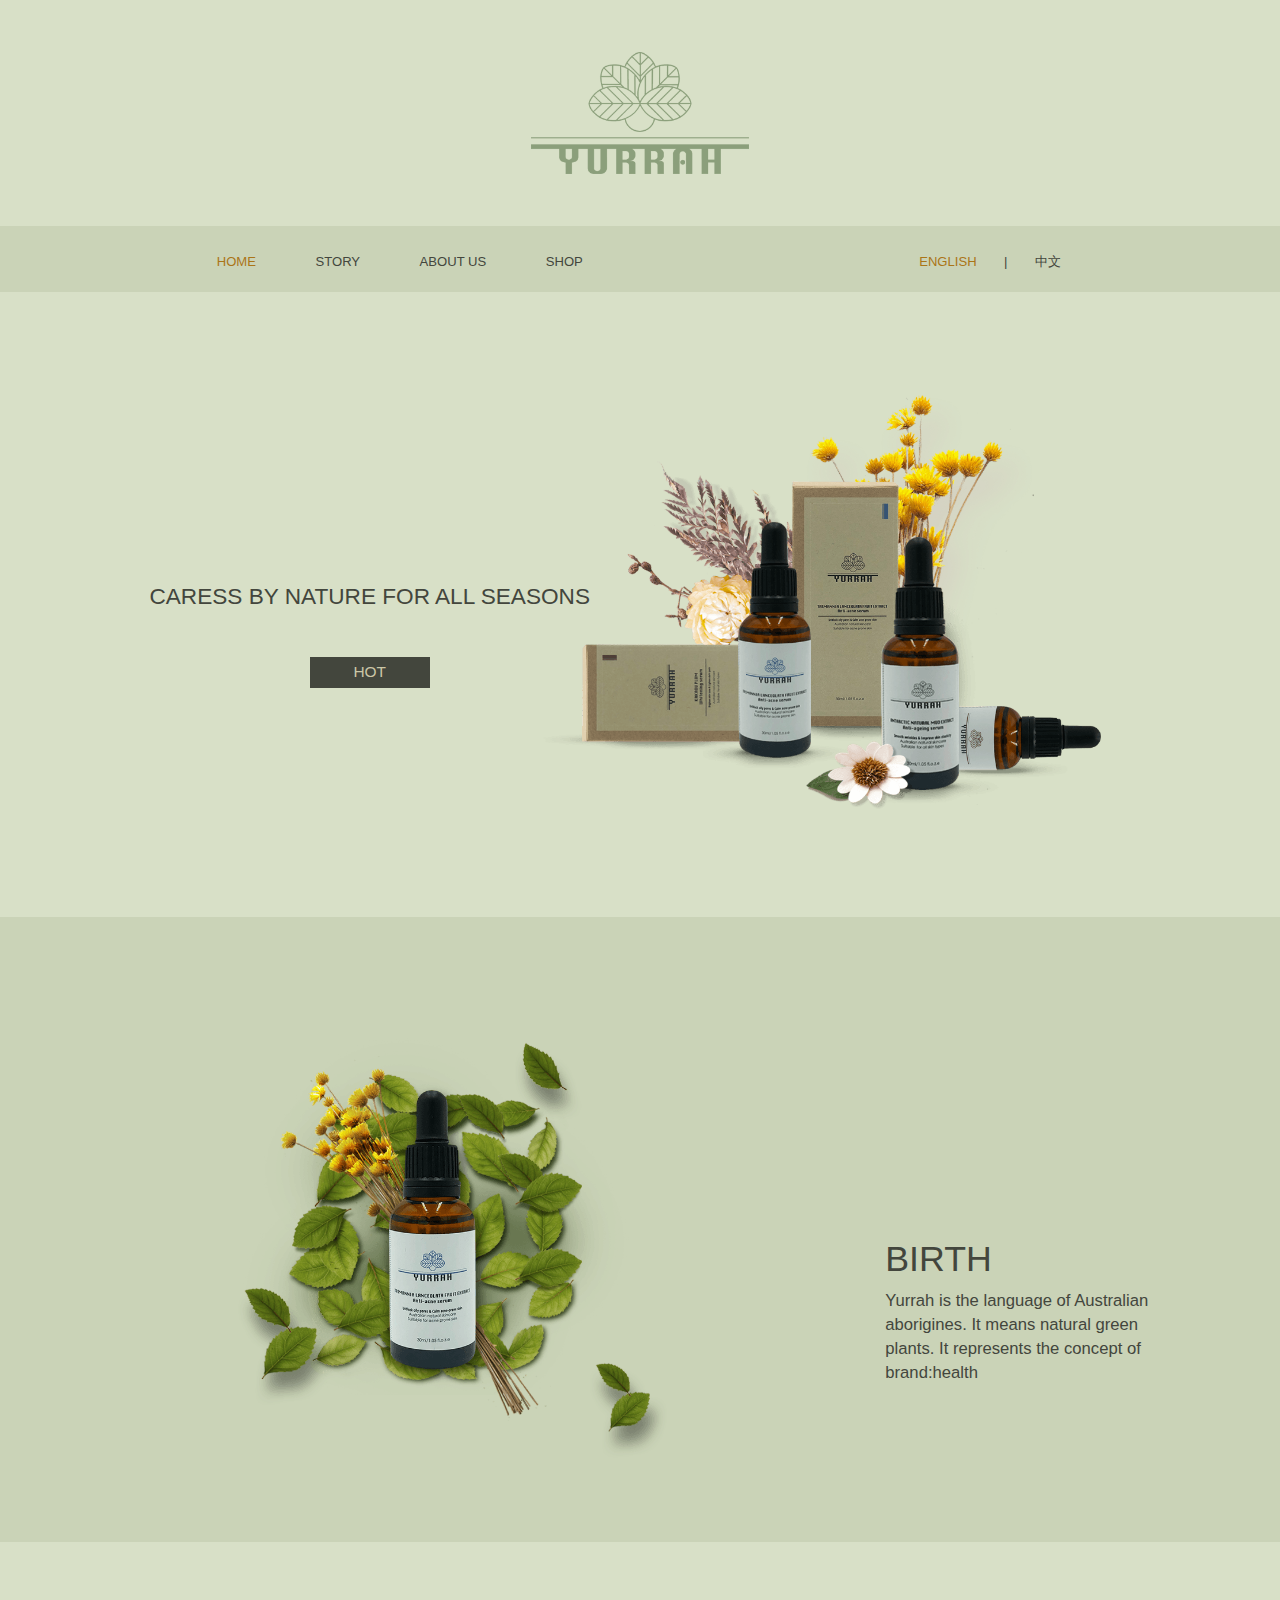
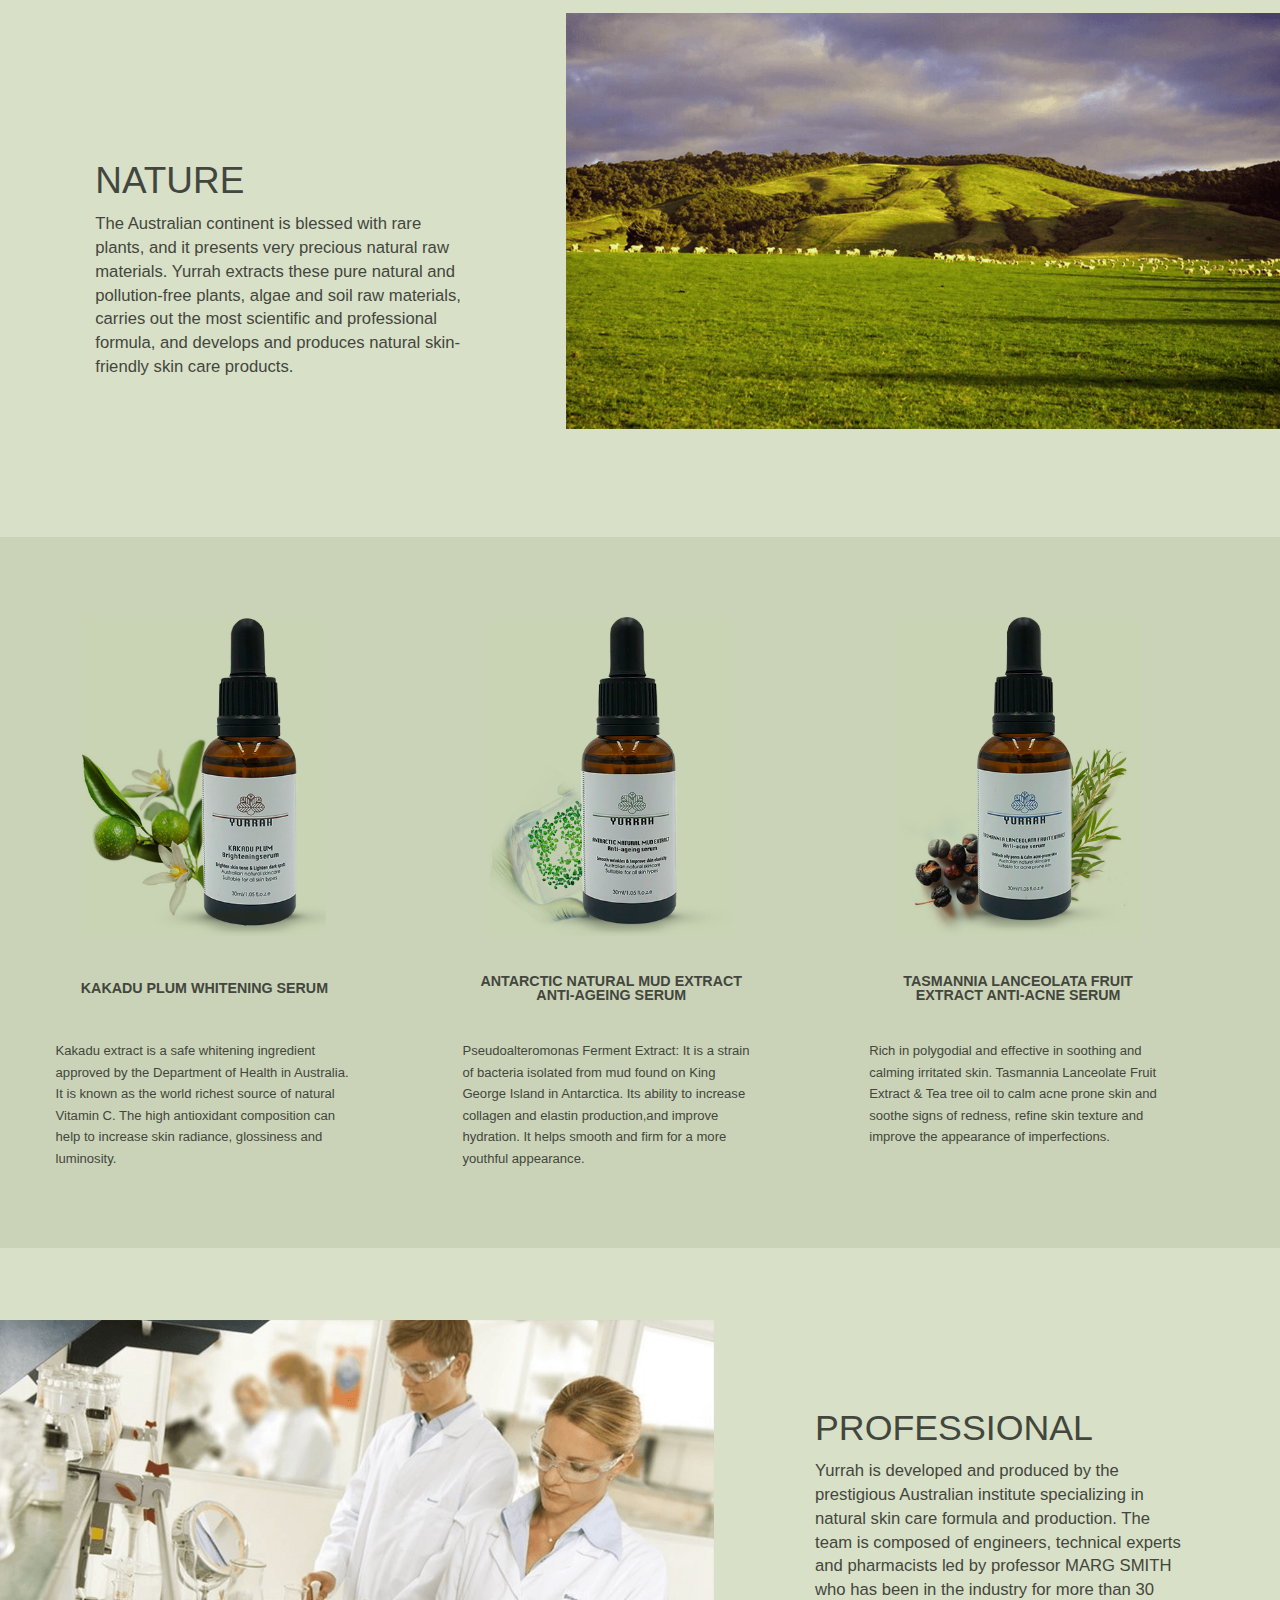
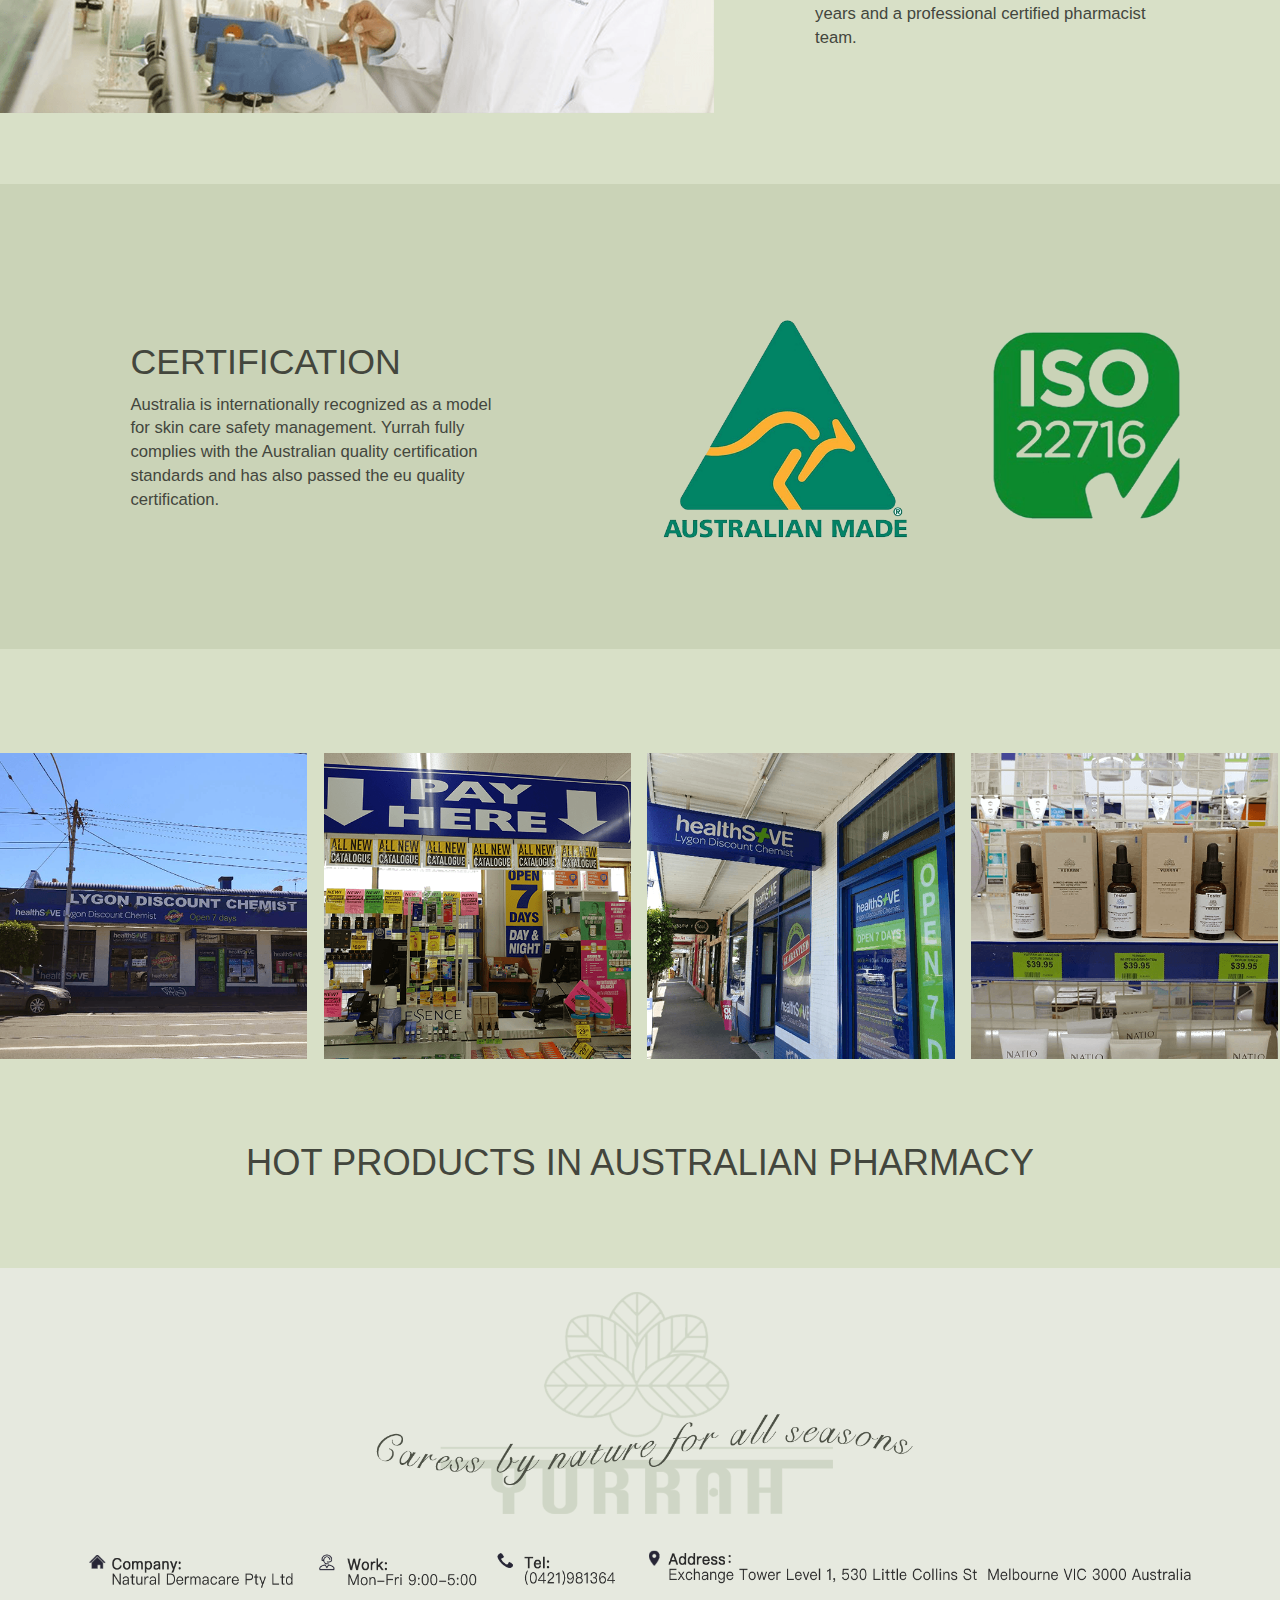
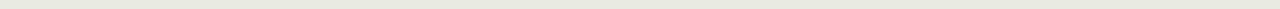
==== index.html @ 92153300 "init" ====
<!DOCTYPE html>
<html lang="zh">
<head>
  <meta charset="UTF-8">
  <meta name="viewport" content="width=device-width, initial-scale=1, user-scalable=yes" />
  <title>Natural Skin Care Products | Yurrah Australia</title>
  <link rel="stylesheet" href="./assets/home.css"/>
  <script src="./assets/rem.js"></script>
</head>
<body>
  <div class="wrap home en">
    <div class="home-logo" >
      <img src="./assets/home/logo-top.png" alt="">
    </div>
    <div class="section section-1" id="sticker">
      <script src="./assets/menu.js"></script>
    </div>
    <div class="section section-2">
      <img class="abs" src="./assets/home/1.png" alt="">
      <div class="text abs">
        <p class="desc">CARESS BY NATURE FOR ALL SEASONS</p>
        <a class="button" href="hot.html">HOT</a>
      </div>
    </div>
    <div class="section section-3">
      <img class="abs" src="./assets/home/2.png" alt="">
      <div class="text abs">
        <p class="title">BIRTH</p>
        <p class="desc">Yurrah is the language of Australian aborigines. It means natural green plants. It represents the concept of brand:health</p>
      </div>
    </div>
    <div class="section section-4">
      <img class="abs" src="./assets/home/14.png" alt="">
      <div class="text abs">
        <p class="title">NATURE</p>
        <p class="desc">The Australian continent is blessed with rare plants, and it presents very precious natural raw materials. Yurrah extracts these pure natural and pollution-free plants, algae and soil raw materials, carries out the most scientific and professional formula, and develops and produces natural skin-friendly skin care products.</p>
      </div>
    </div>

    <div class="section section-5">
      <table>
        <tr class="img">
          <td><img id="p1" src="./assets/home/3.png" alt=""></td>
          <td><img id="p2" src="./assets/home/4.png" alt=""></td>
          <td><img id="p3" src="./assets/home/5.png" alt=""></td>
        </tr>
        <tr class="title">
          <td>KAKADU PLUM WHITENING SERUM</td>
          <td>ANTARCTIC NATURAL MUD EXTRACT ANTI-AGEING SERUM</td>
          <td>TASMANNIA LANCEOLATA FRUIT EXTRACT ANTI-ACNE SERUM</td>
        </tr>
        <tr class="desc">
          <td>Kakadu extract is a safe whitening ingredient approved by the Department of Health in Australia. It is known as the world richest source of natural Vitamin C. The high antioxidant composition can help to increase skin radiance, glossiness and luminosity.</td>
          <td>Pseudoalteromonas Ferment Extract: It is a strain of bacteria isolated from mud found on King George Island in Antarctica. Its ability to increase collagen and elastin production,and improve hydration. It helps smooth and firm for a more youthful appearance.</td>
          <td>Rich in polygodial and effective in soothing and calming irritated skin. Tasmannia Lanceolate Fruit Extract & Tea tree oil to calm acne prone skin and soothe signs of redness, refine skin texture and improve the appearance of imperfections.</td>
        </tr>
      </table>
    </div>
    <div class="section section-7">
      <img class="abs" src="./assets/home/13.png" alt="">
      <div class="text abs">
        <p class="title">PROFESSIONAL</p>
        <p class="desc">Yurrah is developed and produced by the prestigious Australian institute specializing in natural skin care formula and production. The team is composed of engineers, technical experts and pharmacists led by professor MARG SMITH who has been in the industry for more than 30 years and a professional certified pharmacist team.</p>
      </div>
    </div>
    <div class="section section-8">
      <img class="abs img1" src="./assets/home/6.png" alt="">
      <img class="abs img2" src="./assets/home/7.png" alt="">
      <div class="text abs">
        <p class="title">CERTIFICATION</p>
        <p class="desc">Australia is internationally recognized as a model for skin care safety management. Yurrah fully complies with the Australian quality certification standards and has also passed the eu quality certification.</p>
      </div>
    </div>
    <div class="section section-9">
      <div class="images">
        <img class="img1" src="./assets/home/8.png" alt="">
        <img class="img2" src="./assets/home/9.png" alt="">
        <img class="img3" src="./assets/home/10.png" alt="">
        <img class="img3" src="./assets/home/11.png" alt="">
      </div>
      <div class="desc">HOT PRODUCTS IN AUSTRALIAN PHARMACY</div>
    </div>
    <div class="footer">
      <script src="./assets/foot.js"></script>
    </div>
  </div>
</body>
<script src="https://cdn.staticfile.org/jquery/3.3.1/jquery.min.js"></script>
<script src="./assets/sticky.js"></script>
<script>
  $(document).ready(function(){
    $("#sticker").sticky({topSpacing:0});
  });
</script> 
</html>
---- assets/home.css ----
@import url(./main.css);
/*! HOME */

.section-2 { height: 10.5rem; }
  .section-2 .text{ left: 2.51rem; top: 4.83rem; font-size: 0.6rem; line-height: 0.6rem; text-align: center; letter-spacing: 120%;}
  .en .section-2 .text{  font-size: 0.38rem; }
  .section-2 .button { display:inline-block; margin: 0.7rem auto; background:#43463D; width:2.02rem; height:0.52rem; color:#CBC7A7; font-size: 0.26rem; line-height:0.52rem; text-align: center}
  .section-2 img { height: 7.05rem; right: 3.0rem; top: 1.7rem;}

.section-3 { height: 10.5rem; background: #CAD3B7; }
  .section-3 .text { right: 1.6rem; bottom: 3rem; width: 5.03rem; height: 2.06rem; color:#43463D; }
  /* .en .section-3 .text { width: 4.44rem; } */
  .section-3 .desc { font-size: 0.28rem; line-height: 0.4rem;}
  .section-3 .title { font-size: 0.62rem; margin-bottom: 0.2rem; line-height:0.62rem;}
  .en .section-3 .title { font-size: 0.6rem; }
  .section-3 img { width: 7.2rem; left: 4rem; top: 2rem;}
  
.section-4 { height: 10rem;  }
  .section-4 .text { left: 1.6rem; bottom: 3.14rem; width: 6.2rem; height: 3.14rem; color:#43463D; }
  /* .en .section-4 .text { top: 1.2rem; } */
  .section-4 .desc { font-size: 0.28rem; line-height: 0.4rem;}
  .section-4 .title { font-size: 0.62rem; margin-bottom: 0.2rem; line-height:0.62rem;}
  .section-4 img { right:0; top: 1.2rem; width: 12rem;}
  
.section-5 { background: #CAD3B7; padding: 1rem 0;}
  .section-5 table { text-align: center}
  .section-5 td { width: 5rem; padding: 0.3rem 0.9rem; vertical-align: bottom;}
  .section-5 .title td { font-size:0.4rem; line-height:0.4rem; text-align:center; vertical-align:middle}
  .en .section-5 .title td { font-size:0.24rem; font-weight:bold; line-height:0.24rem; text-align:center; vertical-align:middle}
  .section-5 .desc { font-size:0.22rem; line-height:0.36rem; text-align:left;}
  .section-5 .desc td{ vertical-align: top;}
  .section-5 img { width: 4.1rem; }

.section-6 { height: 12rem; text-align: center; background: #E6E9DF}
  .section-6 .logo-down { width: 6.63rem; margin: 1rem auto;}
  .section-6 .bottom-bg { width:100%; bottom:0; left:0; }
  .section-6 .text { text-align:center; color: #E9ECE2; font-size: 0.26rem; line-height:0.26rem; width:100%; bottom: 0.3rem; }

.section-7 { height: 9rem;  }
  .section-7 .text { right: 1.6rem; bottom: 3.14rem; width: 6.21rem; height: 3.14rem; color:#43463D; }
  .section-7 .desc { font-size: 0.28rem; line-height: 0.4rem;}
  .section-7 .title { font-size: 0.6rem; margin-bottom: 0.2rem; line-height:0.62rem;}
  .section-7 img { left:0; top: 1.2rem; width: 12rem;}

.section-8 { height: 7.8rem;  background: #CAD3B7}
  .section-8 .text { left: 2.19rem; bottom: 1.98rem; width: 6.2rem; height: 3.14rem; color:#43463D; }
  .section-8 .desc { font-size: 0.28rem; line-height: 0.4rem;}
  .section-8 .title { font-size: 0.6rem; margin-bottom: 0.2rem; line-height:0.62rem;}
  .section-8 .img1 { left:11.07rem; top: 1.98rem; width: 4.26rem;}
  .section-8 .img2 { left:16.12rem; top: 1.98rem; width: 4.26rem;}

.section-9 { text-align: center }
  .section-9 .desc { font-size: 0.61rem; line-height: 0.61rem; color: #43463D; margin: 1.45rem auto; }
  .section-9 .images { text-align: justify; margin-top: 1.75rem; }
  .section-9 img { width: 5.16rem; height: 5.14rem}

.footer { background-color: #E6E9DF }
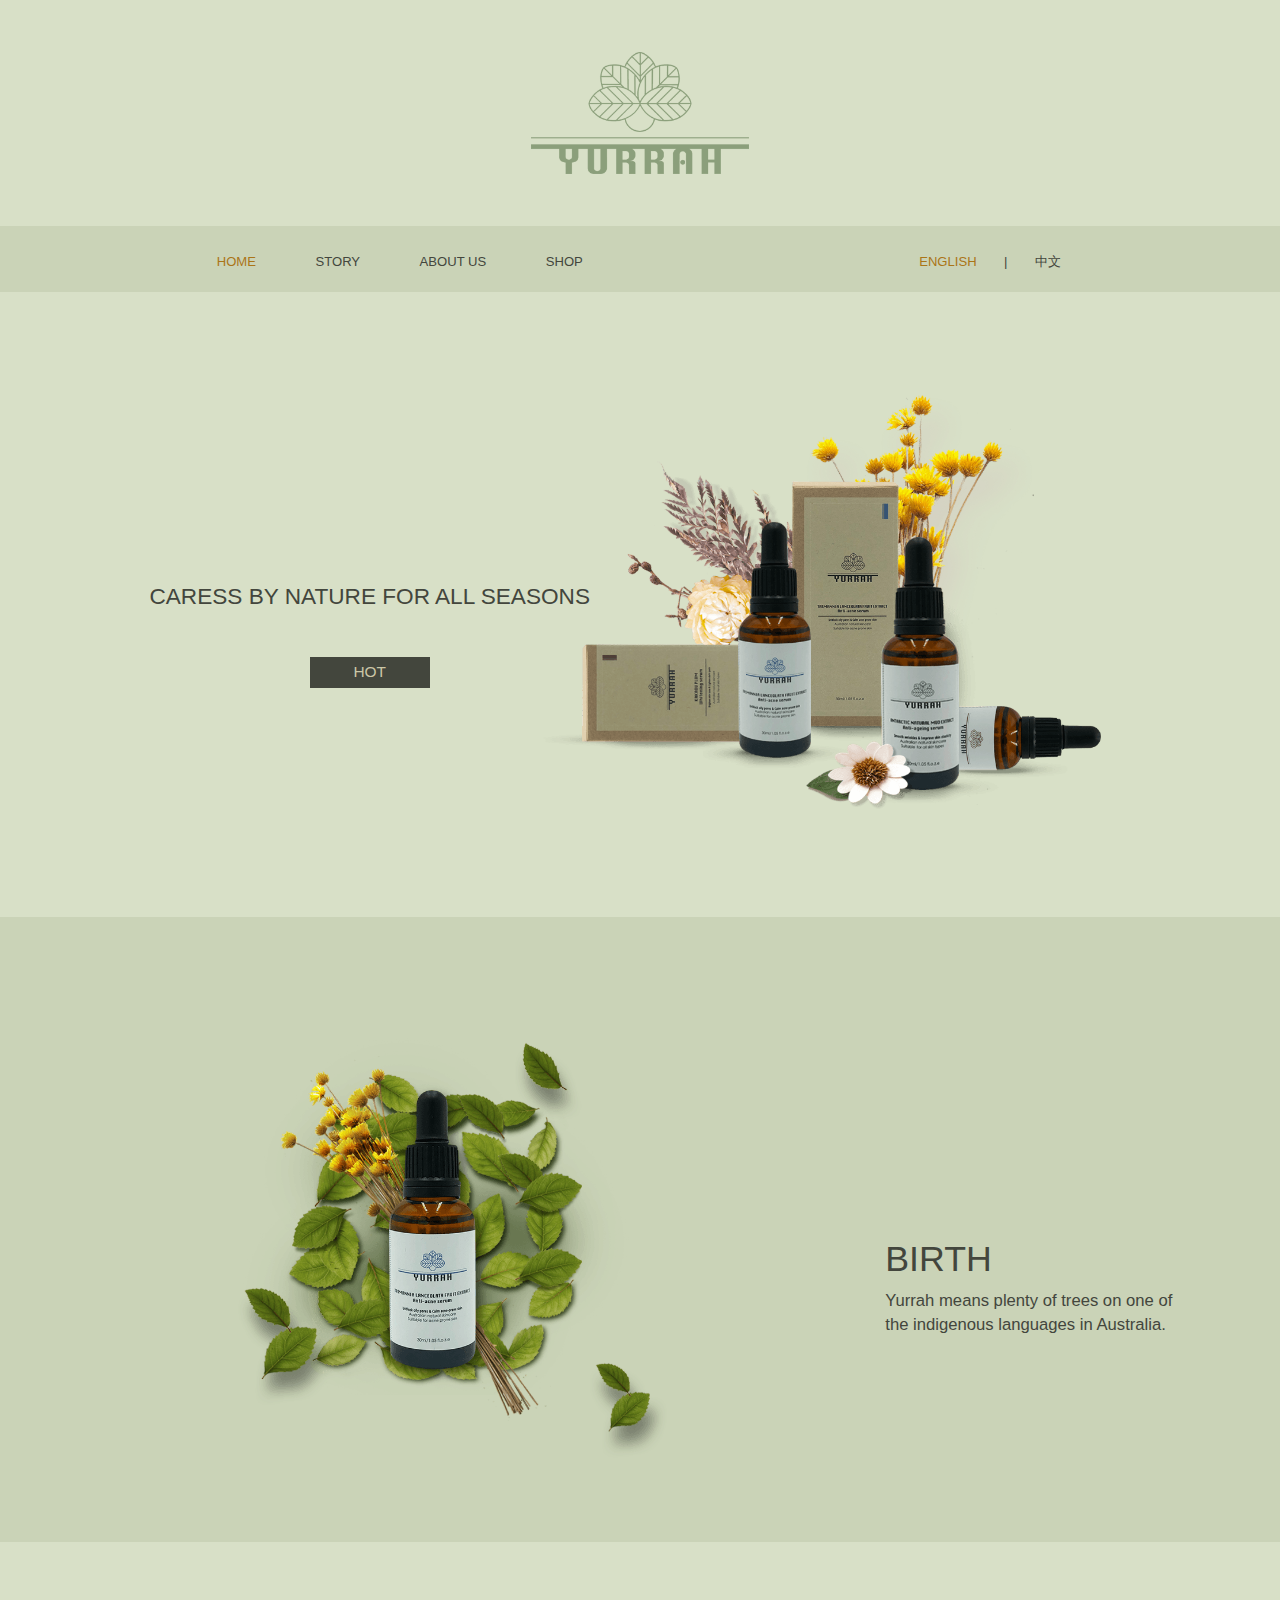
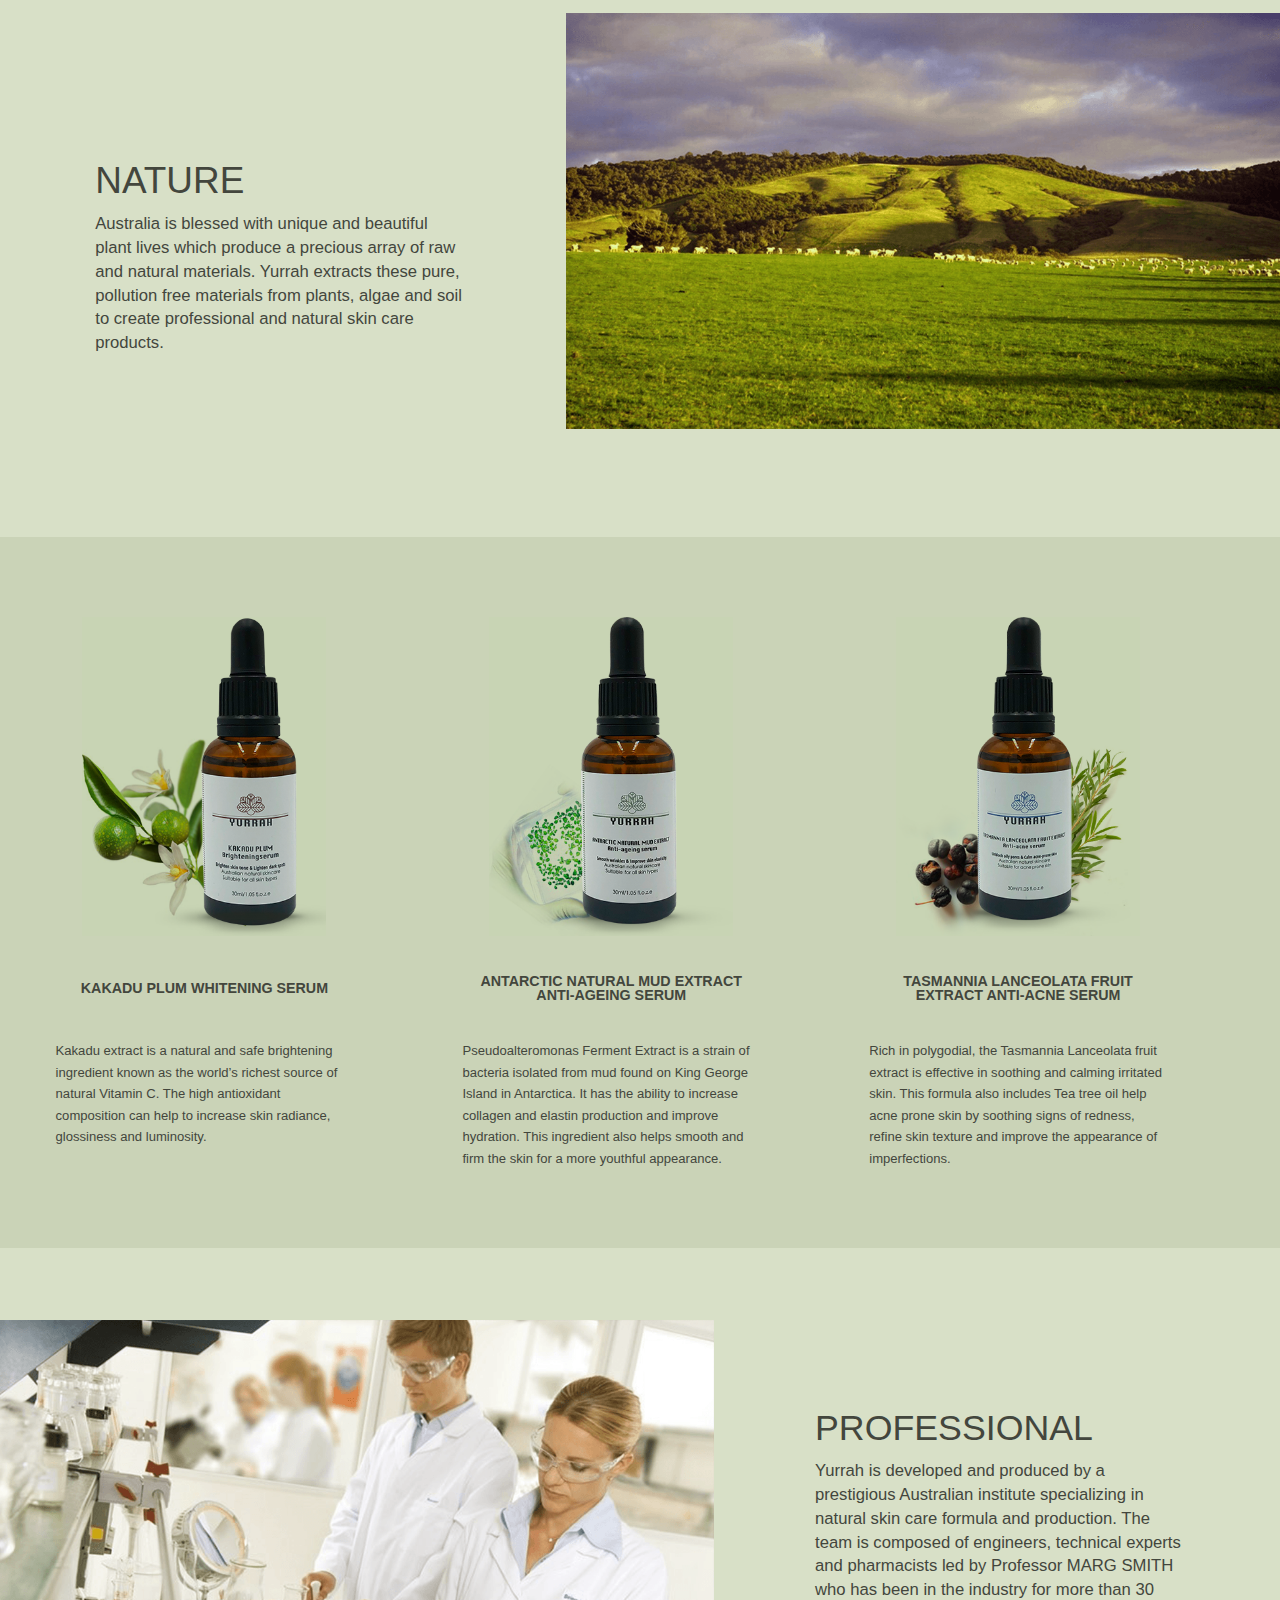
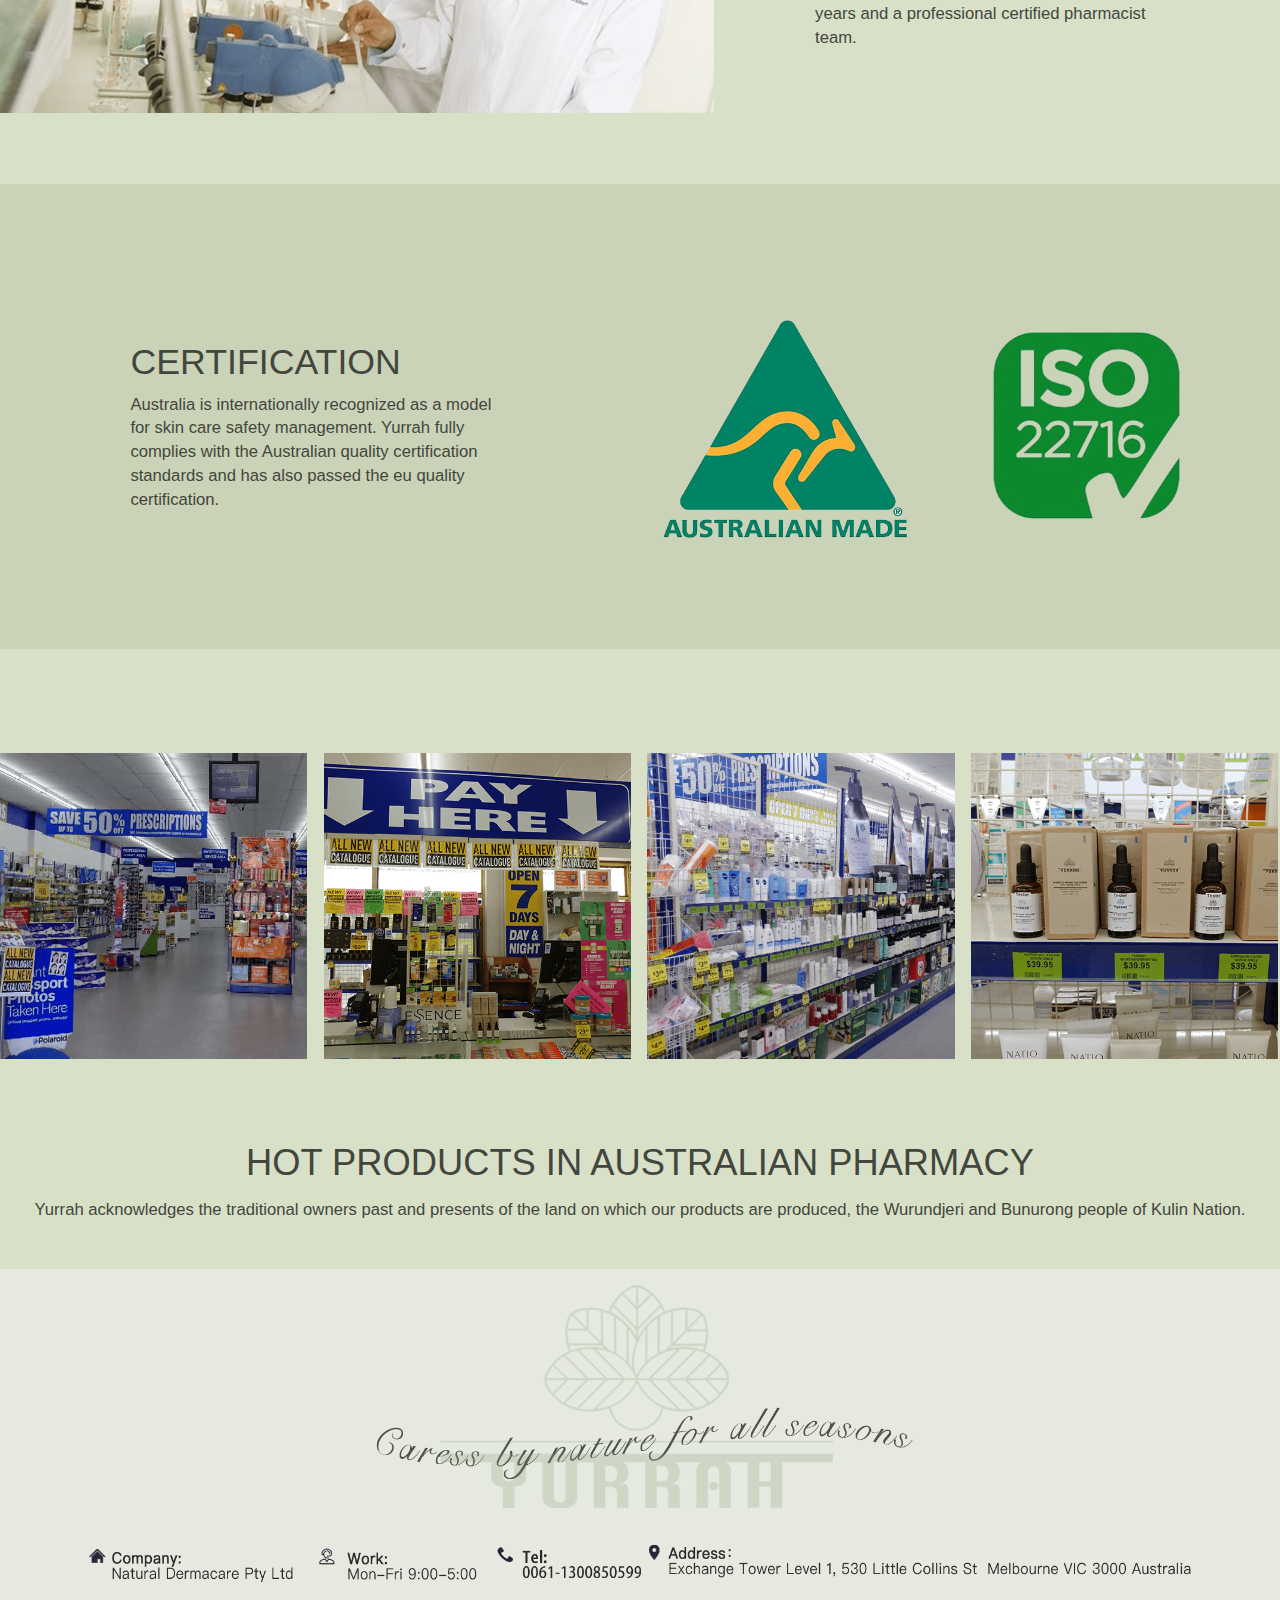
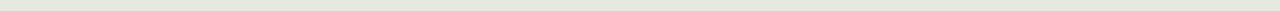
==== commit 5ad4220b: "update" ====
--- a/index.html
+++ b/index.html
@@ -26,14 +26,14 @@
       <img class="abs" src="./assets/home/2.png" alt="">
       <div class="text abs">
         <p class="title">BIRTH</p>
-        <p class="desc">Yurrah is the language of Australian aborigines. It means natural green plants. It represents the concept of brand:health</p>
+        <p class="desc">Yurrah means plenty of trees on one of the indigenous languages in Australia.</p>
       </div>
     </div>
     <div class="section section-4">
       <img class="abs" src="./assets/home/14.png" alt="">
       <div class="text abs">
         <p class="title">NATURE</p>
-        <p class="desc">The Australian continent is blessed with rare plants, and it presents very precious natural raw materials. Yurrah extracts these pure natural and pollution-free plants, algae and soil raw materials, carries out the most scientific and professional formula, and develops and produces natural skin-friendly skin care products.</p>
+        <p class="desc">Australia is blessed with unique and beautiful plant lives which produce a precious array of raw and natural materials. Yurrah extracts these pure, pollution free materials from plants, algae and soil to create professional and natural skin care products.</p>
       </div>
     </div>
 
@@ -50,9 +50,9 @@
           <td>TASMANNIA LANCEOLATA FRUIT EXTRACT ANTI-ACNE SERUM</td>
         </tr>
         <tr class="desc">
-          <td>Kakadu extract is a safe whitening ingredient approved by the Department of Health in Australia. It is known as the world richest source of natural Vitamin C. The high antioxidant composition can help to increase skin radiance, glossiness and luminosity.</td>
-          <td>Pseudoalteromonas Ferment Extract: It is a strain of bacteria isolated from mud found on King George Island in Antarctica. Its ability to increase collagen and elastin production,and improve hydration. It helps smooth and firm for a more youthful appearance.</td>
-          <td>Rich in polygodial and effective in soothing and calming irritated skin. Tasmannia Lanceolate Fruit Extract & Tea tree oil to calm acne prone skin and soothe signs of redness, refine skin texture and improve the appearance of imperfections.</td>
+          <td>Kakadu extract is a natural and safe brightening ingredient  known as the world’s richest source of natural Vitamin C. The high antioxidant composition can help to increase skin radiance, glossiness and luminosity.</td>
+          <td>Pseudoalteromonas Ferment Extract is a strain of bacteria isolated from mud found on King George Island in Antarctica. It has the ability to increase collagen and elastin production and improve hydration. This ingredient also helps smooth and firm the skin for a more youthful appearance.</td>
+          <td>Rich in polygodial, the Tasmannia Lanceolata fruit extract is effective in soothing and calming irritated skin. This formula also includes Tea tree oil help acne prone skin by soothing signs of redness, refine skin texture and improve the appearance of imperfections.</td>
         </tr>
       </table>
     </div>
@@ -60,7 +60,7 @@
       <img class="abs" src="./assets/home/13.png" alt="">
       <div class="text abs">
         <p class="title">PROFESSIONAL</p>
-        <p class="desc">Yurrah is developed and produced by the prestigious Australian institute specializing in natural skin care formula and production. The team is composed of engineers, technical experts and pharmacists led by professor MARG SMITH who has been in the industry for more than 30 years and a professional certified pharmacist team.</p>
+        <p class="desc">Yurrah is developed and produced by a prestigious Australian institute specializing in natural skin care formula and production. The team is composed of engineers, technical experts and pharmacists led by Professor MARG SMITH who has been in the industry for more than 30 years and a professional certified pharmacist team.</p>
       </div>
     </div>
     <div class="section section-8">
@@ -78,7 +78,12 @@
         <img class="img3" src="./assets/home/10.png" alt="">
         <img class="img3" src="./assets/home/11.png" alt="">
       </div>
-      <div class="desc">HOT PRODUCTS IN AUSTRALIAN PHARMACY</div>
+      <div class="desc">
+        HOT PRODUCTS IN AUSTRALIAN PHARMACY
+        <div class="small">
+        Yurrah acknowledges the traditional owners past and presents of the land on which our products are produced, the Wurundjeri and Bunurong people of Kulin Nation.
+        </div>
+      </div>
     </div>
     <div class="footer">
       <script src="./assets/foot.js"></script>
--- a/assets/home.css
+++ b/assets/home.css
@@ -50,9 +50,10 @@
   .section-8 .img2 { left:16.12rem; top: 1.98rem; width: 4.26rem;}
 
 .section-9 { text-align: center }
-  .section-9 .desc { font-size: 0.61rem; line-height: 0.61rem; color: #43463D; margin: 1.45rem auto; }
+  .section-9 .desc { font-size: 0.61rem; line-height: 0.61rem; color: #43463D; margin: 1.45rem auto 0.8rem auto; }
   .section-9 .images { text-align: justify; margin-top: 1.75rem; }
   .section-9 img { width: 5.16rem; height: 5.14rem}
+  .section-9 .desc .small { font-size: 0.28rem; line-height: 0.4rem; margin-top: 0.28rem;}
 
 .footer { background-color: #E6E9DF }
 
